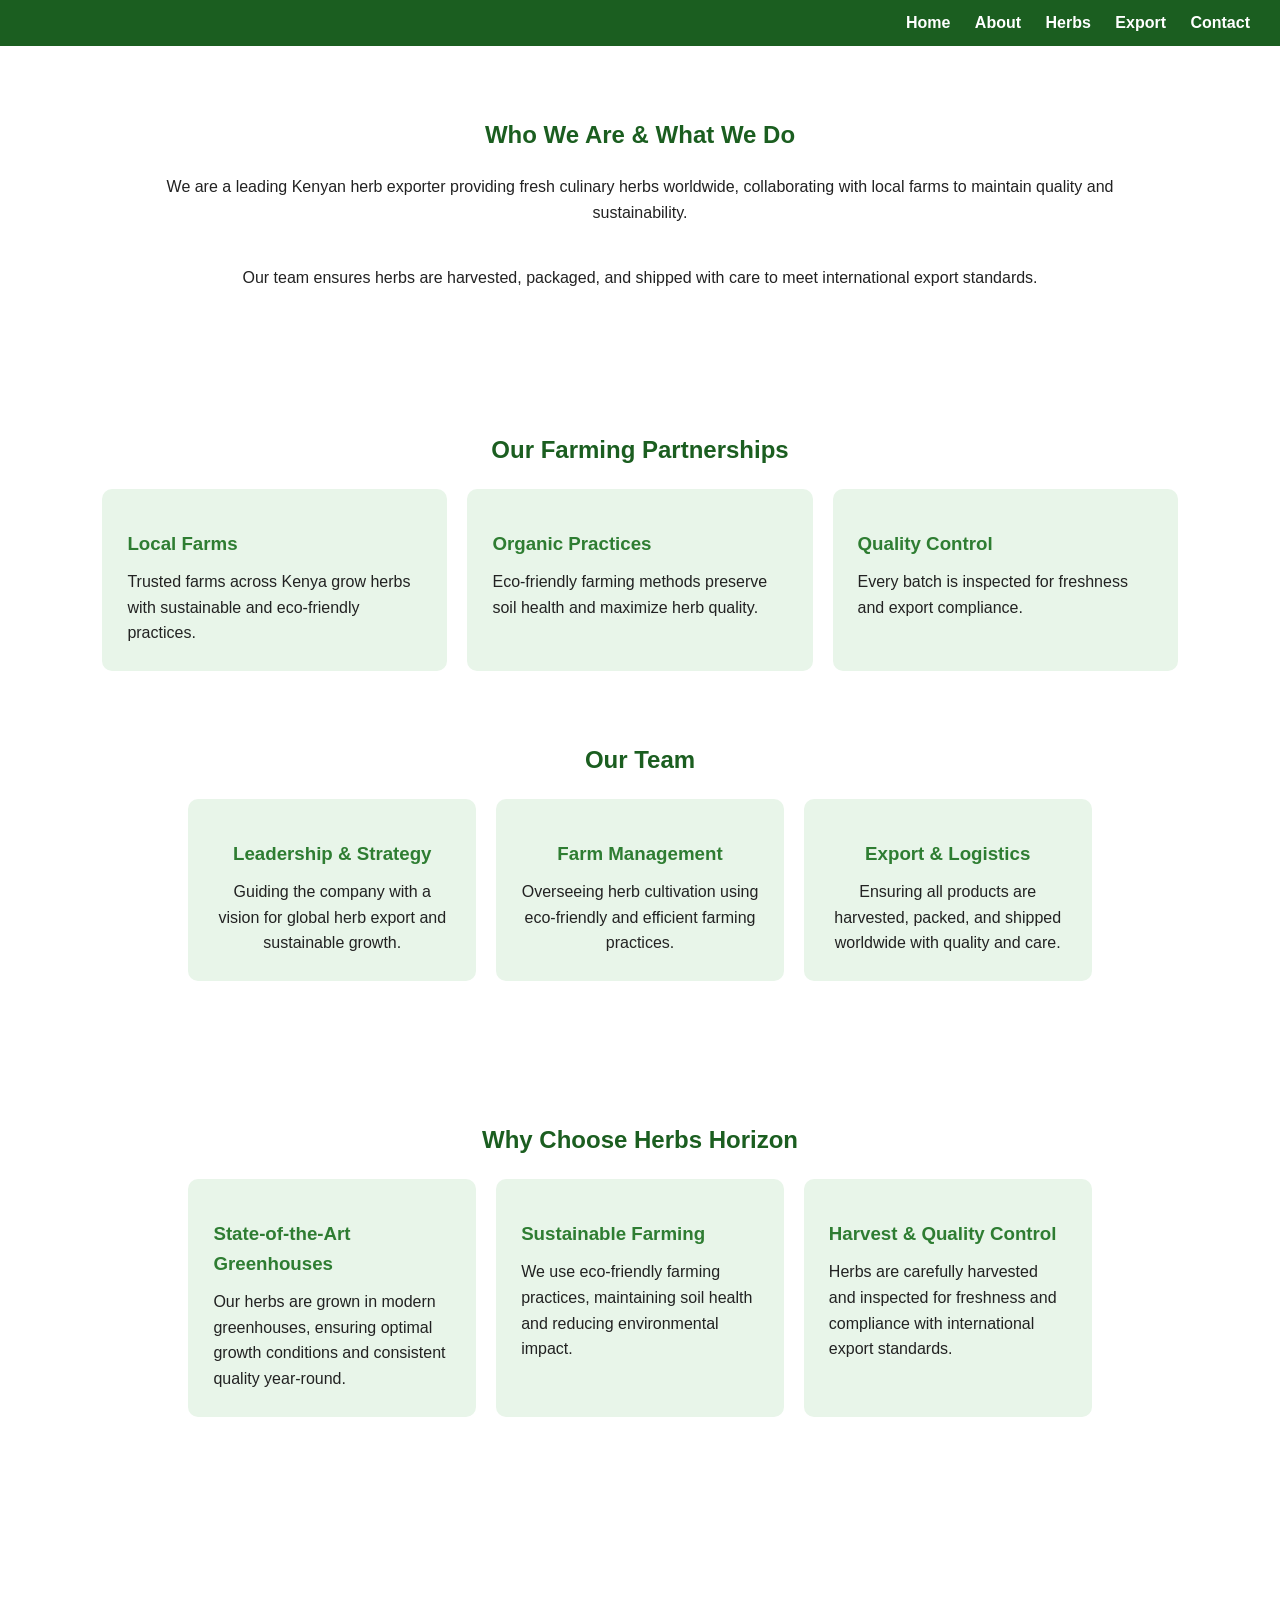
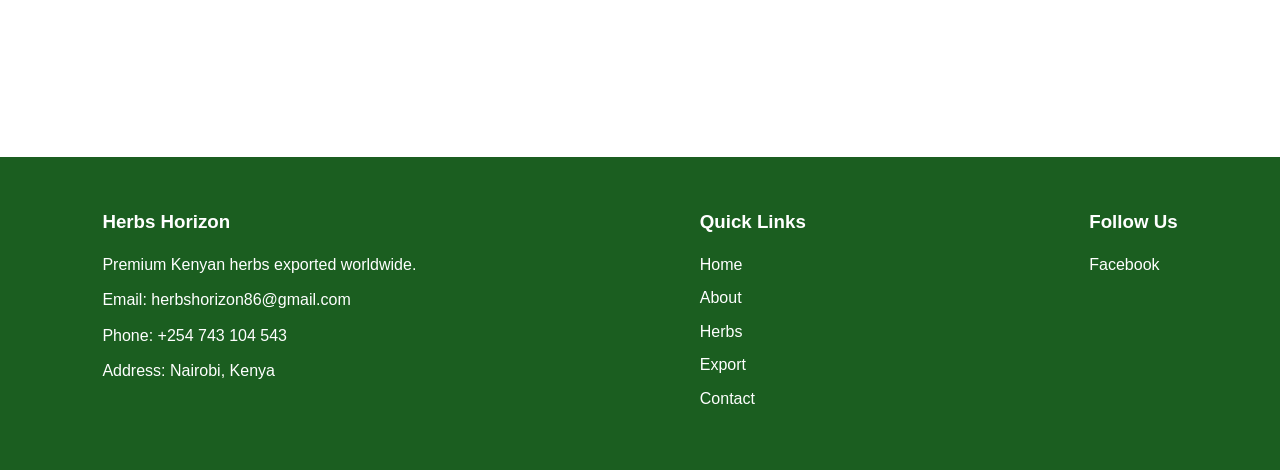
==== about.html @ 239f9f0b "Add files via upload" ====
<!DOCTYPE html>
<html>

<head>
    <title>About | Herbs Horizon</title>
    <meta name="viewport" content="width=device-width, initial-scale=1">
    <link rel="stylesheet" href="styles.css">
    <link rel="icon" href="Images/logo.jpg" type="image/png">
    <style>
        .section-icon {
            width: 50px;
            height: 50px;
            margin-bottom: 10px;
        }

        .card img {
            transition: transform 0.3s ease;
        }

        .card:hover img {
            transform: scale(1.05);
        }

        .card h3 {
            margin-top: 15px;
            color: var(--primary);
        }

        .card p {
            margin-top: 10px;
        }
    </style>
</head>

<body>

    <header>
        <div class="logo">
            <img src="Images/logo.jpg" alt="" style="height:60px;vertical-align:middle;margin-right:10px;">
           
        </div>
        <div class="menu-btn" onclick="toggleMenu()">☰</div>
        <nav id="nav">
            <a href="index.html">Home</a>
            <a href="about.html">About</a>
            <a href="products.html">Herbs</a>
            <a href="export.html">Export</a>
            <a href="contact.html">Contact</a>
        </nav>
    </header>

    <section>
        <h2 style="text-align:center;margin-bottom:20px;color:#1b5e20">Who We Are & What We Do</h2>
        <div
            style="display:flex;flex-wrap:wrap;justify-content:center;gap:40px;max-width:1000px;margin:auto;text-align:center">
            <div>
                <p>We are a leading Kenyan herb exporter providing fresh culinary herbs worldwide, collaborating with
                    local farms to maintain quality and sustainability.</p>
            </div>
            <div>
                <p>Our team ensures herbs are harvested, packaged, and shipped with care to meet international export
                    standards.</p>
            </div>
        </div>
    </section>

    <section>
        <h2 style="text-align:center;margin-bottom:20px;color:#1b5e20">Our Farming Partnerships</h2>
        <div class="cards">
            <div class="card">
                <h3>Local Farms</h3>
                <p>Trusted farms across Kenya grow herbs with sustainable and eco-friendly practices.</p>
            </div>
            <div class="card">
                <h3>Organic Practices</h3>
                <p>Eco-friendly farming methods preserve soil health and maximize herb quality.</p>
            </div>
            <div class="card">
                <h3>Quality Control</h3>
                <p>Every batch is inspected for freshness and export compliance.</p>
            </div>
        </div>
        <section>
            <h2 style="text-align:center;margin-bottom:20px;color:#1b5e20">Our Team</h2>

            <div class="cards">

                <div class="card" style="text-align:center;">
                    <h3>Leadership & Strategy</h3>
                    <p>Guiding the company with a vision for global herb export and sustainable growth.</p>
                </div>

                <div class="card" style="text-align:center;">
                    <h3>Farm Management</h3>
                    <p>Overseeing herb cultivation using eco-friendly and efficient farming practices.</p>
                </div>

                <div class="card" style="text-align:center;">
                    <h3>Export & Logistics</h3>
                    <p>Ensuring all products are harvested, packed, and shipped worldwide with quality and care.</p>
                </div>

            </div>
        </section>

        <section>
            <h2 style="text-align:center;margin-bottom:20px;color:#1b5e20">Why Choose Herbs Horizon</h2>
            <div class="cards">

                <div class="card">
                    <h3>State-of-the-Art Greenhouses</h3>
                    <p>Our herbs are grown in modern greenhouses, ensuring optimal growth conditions and consistent
                        quality year-round.</p>
                </div>

                <div class="card">
                    <h3>Sustainable Farming</h3>
                    <p>We use eco-friendly farming practices, maintaining soil health and reducing environmental impact.
                    </p>
                </div>

                <div class="card">
                    <h3>Harvest & Quality Control</h3>
                    <p>Herbs are carefully harvested and inspected for freshness and compliance with international
                        export standards.</p>
                </div>

            </div>
        </section>
    </section>
    <footer>
        <div>
            <h3>Herbs Horizon</h3>
            <p>Premium Kenyan herbs exported worldwide.</p>
            <p>Email: herbshorizon86@gmail.com</p>
            <p>Phone: +254 743 104 543</p>
            <p>Address: Nairobi, Kenya</p>
        </div>

        <div>
            <h3>Quick Links</h3>
            <a href="index.html">Home</a>
            <a href="about.html">About</a>
            <a href="products.html">Herbs</a>
            <a href="export.html">Export</a>
            <a href="contact.html">Contact</a>
        </div>

        <div>
            <h3>Follow Us</h3>
            <a href="#">Facebook</a>
        </div>
    </footer>



    <script src="script.js"></script>
</body>

</html>
---- styles.css ----
:root{
--primary:#2e7d32;
--dark:#1b5e20;
--light:#e8f5e9;
--accent:#66bb6a;
--bg:white;
--text:#222;
}

body.dark{
--bg:#121212;
--text:#e6e6e6;
--light:#1e1e1e;
}

*{
box-sizing:border-box;
margin:0;
padding:0;
font-family:Arial, Helvetica, sans-serif;
}

body{
background:var(--bg);
color:var(--text);
line-height:1.6;
}

        header {
            display: flex;
            align-items: center;
            justify-content: space-between;
            background-color: #1b5e20;
            padding: 10px 20px;
            color: #fff;
        }

        header .logo img {
            height: 60px;
        }

        nav a {
            color: #fff;
            text-decoration: none;
            margin: 0 10px;
            font-weight: bold;
        }

        nav a:hover {
            text-decoration: underline;
        }

.menu-btn{
display:none;
font-size:22px;
cursor:pointer;
}

.toggle-mode{
background:var(--accent);
border:none;
padding:6px 12px;
border-radius:5px;
cursor:pointer;
color:white;
}

.hero{
height:80vh;
background:linear-gradient(rgba(0,0,0,.45),rgba(0,0,0,.45)),
url("https://images.unsplash.com/photo-1592928302636-c83cf1f98d88");
background-size:cover;
background-position:center;
display:flex;
align-items:center;
justify-content:center;
text-align:center;
color:white;
padding:40px;
}

.hero h1{
font-size:48px;
margin-bottom:20px;
}

.hero button{
background:var(--accent);
border:none;
padding:14px 30px;
color:white;
font-size:16px;
border-radius:6px;
cursor:pointer;
}

section{
padding:70px 8%;
}

.cards{
display:grid;
grid-template-columns:repeat(auto-fit,minmax(220px,1fr));
gap:20px;
}

.card{
background:var(--light);
padding:25px;
border-radius:10px;
}

.products-grid{
display:grid;
grid-template-columns:repeat(auto-fit,minmax(240px,1fr));
gap:20px;
}

/* Optional: keep custom green scrollbar on desktop */
@media (min-width: 769px) {
    html::-webkit-scrollbar {
        width: 10px;
    }

    html::-webkit-scrollbar-track {
        background: #00ff6a;
    }

    html::-webkit-scrollbar-thumb {
        background-color: #1b5e20; /* primary green */
        border-radius: 10px;
        border: 2px solid #f1f1f1;
    }

    html {
        scrollbar-width: none;
        scrollbar-color: #1b5e20 #f1f1f1; /* Firefox */
    }
}
.product-card{
background:var(--light);
border-radius:10px;
overflow:hidden;
}

.product-card img{
width:100%;
height:180px;
object-fit:cover;
}

.product-card div{
padding:15px;
}


/* Slideshow container */
.slideshow-container {
  position: relative;
  width: 100%;
  max-height: 550px;
  overflow: hidden;
  padding: 0%;
  box-shadow: #121212 0px 2px 4px, #121212 0px 2px 10px;
}

/* Slide image */
.slide-img {
  width: 100%;
  height: 600px;
  object-fit: cover;
}

/* Slide text overlay */
.slide-text {
  position: absolute;
  bottom: 10%;
  left: 10%;
  color: white;
  text-shadow: 2px 2px 6px rgba(0,0,0,0.7);
}

.slide-text h1 {
  font-size: 3em;
  margin: 0;
  color: #1b5e20; /* Primary green */
}

.slide-text p {
  font-size: 1.3em;
  margin-top: 10px;
}

/* Fade animation */
.fade {
  display: none;
}


/* footer{
background:var(--dark);
color:white;
text-align:center;
padding:25px;
margin-top:40px;
} */

/* Add extra space before footer */
section:last-of-type {
margin-bottom:100px;
}

/* Updated styles for footer */
footer{
background:var(--dark);
color:white;
padding:50px 8%;
display:flex;
flex-wrap:wrap;
gap:40px;
justify-content:space-between;
}
footer h3{
margin-bottom:15px;
}
footer a{
color:white;
text-decoration:none;
display:block;
margin-bottom:8px;
}
footer p{
margin-bottom:10px;
}

form{
max-width:500px;
margin:auto;
display:flex;
flex-direction:column;
gap:15px;
}

input,textarea{
padding:12px;
border-radius:5px;
border:1px solid #ccc;
}

button.submit{
background:var(--primary);
color:white;
border:none;
padding:12px;
cursor:pointer;
}

/* Mobile */

@media(max-width:768px){

nav{
position:absolute;
top:65px;
left:0;
right:0;
background:var(--primary);
flex-direction:column;
text-align:center;
display:none;
padding:20px;
}

nav.show{
display:flex;
}

.menu-btn{
display:block;
}

.hero h1{
font-size:32px;
}

}
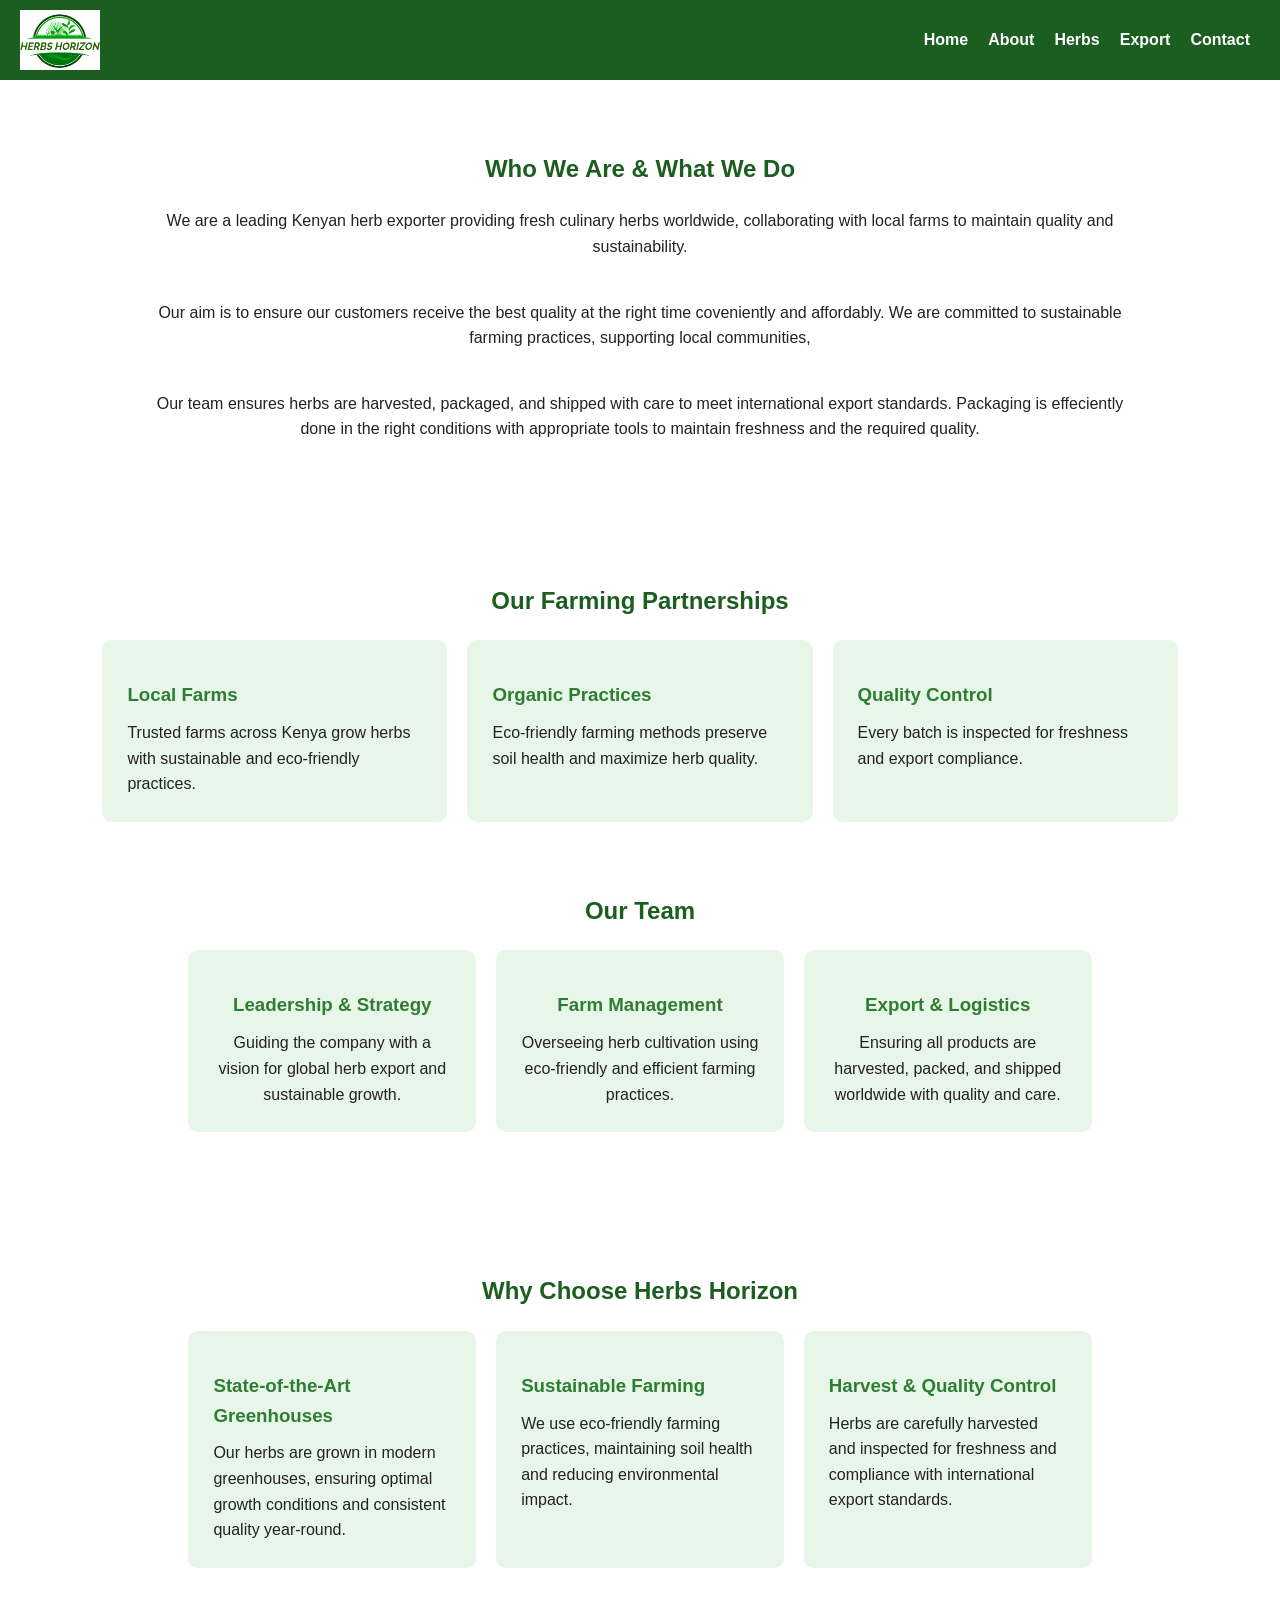
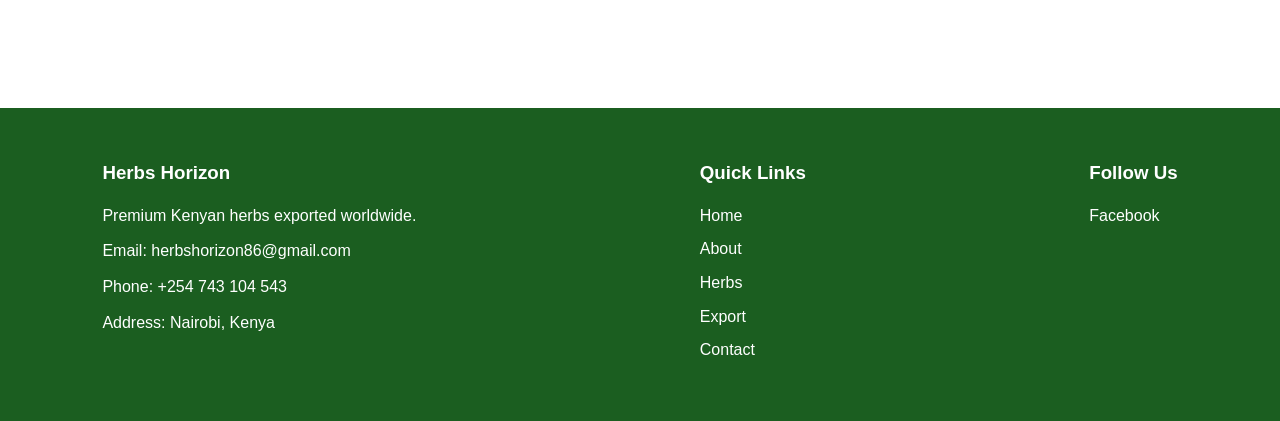
==== commit 4dcc43da: "Add files via upload" ====
--- a/about.html
+++ b/about.html
@@ -55,11 +55,19 @@
             style="display:flex;flex-wrap:wrap;justify-content:center;gap:40px;max-width:1000px;margin:auto;text-align:center">
             <div>
                 <p>We are a leading Kenyan herb exporter providing fresh culinary herbs worldwide, collaborating with
-                    local farms to maintain quality and sustainability.</p>
+                    local farms to maintain quality and sustainability. </p>
+                    
+            </div>
+            <div>
+                <P>
+                        Our aim is to ensure our customers receive the best quality at the right time coveniently
+                        and affordably. We are committed to sustainable farming practices, supporting local communities,
+                    </P>
             </div>
             <div>
                 <p>Our team ensures herbs are harvested, packaged, and shipped with care to meet international export
-                    standards.</p>
+                    standards. Packaging is effeciently done in the right conditions with appropriate tools to maintain freshness
+                    and the required quality.</p>
             </div>
         </div>
     </section>
--- a/styles.css
+++ b/styles.css
@@ -1,177 +1,87 @@
-:root{
---primary:#2e7d32;
---dark:#1b5e20;
---light:#e8f5e9;
---accent:#66bb6a;
---bg:white;
---text:#222;
+:root {
+  --primary: #2e7d32;
+  --dark: #1b5e20;
+  --light: #e8f5e9;
+  --accent: #66bb6a;
+  --bg: white;
+  --text: #222;
 }
 
-body.dark{
---bg:#121212;
---text:#e6e6e6;
---light:#1e1e1e;
+body.dark {
+  --bg: #121212;
+  --text: #e6e6e6;
+  --light: #1e1e1e;
 }
 
-*{
-box-sizing:border-box;
-margin:0;
-padding:0;
-font-family:Arial, Helvetica, sans-serif;
+* {
+  box-sizing: border-box;
+  margin: 0;
+  padding: 0;
+  font-family: Arial, Helvetica, sans-serif;
 }
 
-body{
-background:var(--bg);
-color:var(--text);
-line-height:1.6;
+body {
+  background: var(--bg);
+  color: var(--text);
+  line-height: 1.6;
 }
 
-        header {
-            display: flex;
-            align-items: center;
-            justify-content: space-between;
-            background-color: #1b5e20;
-            padding: 10px 20px;
-            color: #fff;
-        }
-
-        header .logo img {
-            height: 60px;
-        }
-
-        nav a {
-            color: #fff;
-            text-decoration: none;
-            margin: 0 10px;
-            font-weight: bold;
-        }
-
-        nav a:hover {
-            text-decoration: underline;
-        }
-
-.menu-btn{
-display:none;
-font-size:22px;
-cursor:pointer;
+/* Header */
+header {
+  display: flex;
+  align-items: center;
+  justify-content: space-between;
+  background-color: var(--dark);
+  padding: 10px 20px;
+  color: #fff;
+  position: relative;
+  z-index: 1000; /* above slideshow */
 }
 
-.toggle-mode{
-background:var(--accent);
-border:none;
-padding:6px 12px;
-border-radius:5px;
-cursor:pointer;
-color:white;
+header .logo img {
+  height: 60px;
 }
 
-.hero{
-height:80vh;
-background:linear-gradient(rgba(0,0,0,.45),rgba(0,0,0,.45)),
-url("https://images.unsplash.com/photo-1592928302636-c83cf1f98d88");
-background-size:cover;
-background-position:center;
-display:flex;
-align-items:center;
-justify-content:center;
-text-align:center;
-color:white;
-padding:40px;
+nav {
+  display: flex;
 }
 
-.hero h1{
-font-size:48px;
-margin-bottom:20px;
+nav a {
+  color: #fff;
+  text-decoration: none;
+  margin: 0 10px;
+  font-weight: bold;
 }
 
-.hero button{
-background:var(--accent);
-border:none;
-padding:14px 30px;
-color:white;
-font-size:16px;
-border-radius:6px;
-cursor:pointer;
+nav a:hover {
+  text-decoration: underline;
 }
 
-section{
-padding:70px 8%;
+.menu-btn {
+  display: none;
+  font-size: 22px;
+  cursor: pointer;
+  z-index: 2001; /* above nav and slideshow */
+  position: relative;
 }
 
-.cards{
-display:grid;
-grid-template-columns:repeat(auto-fit,minmax(220px,1fr));
-gap:20px;
-}
-
-.card{
-background:var(--light);
-padding:25px;
-border-radius:10px;
-}
-
-.products-grid{
-display:grid;
-grid-template-columns:repeat(auto-fit,minmax(240px,1fr));
-gap:20px;
-}
-
-/* Optional: keep custom green scrollbar on desktop */
-@media (min-width: 769px) {
-    html::-webkit-scrollbar {
-        width: 10px;
-    }
-
-    html::-webkit-scrollbar-track {
-        background: #00ff6a;
-    }
-
-    html::-webkit-scrollbar-thumb {
-        background-color: #1b5e20; /* primary green */
-        border-radius: 10px;
-        border: 2px solid #f1f1f1;
-    }
-
-    html {
-        scrollbar-width: none;
-        scrollbar-color: #1b5e20 #f1f1f1; /* Firefox */
-    }
-}
-.product-card{
-background:var(--light);
-border-radius:10px;
-overflow:hidden;
-}
-
-.product-card img{
-width:100%;
-height:180px;
-object-fit:cover;
-}
-
-.product-card div{
-padding:15px;
-}
-
-
-/* Slideshow container */
+/* Slideshow */
 .slideshow-container {
   position: relative;
   width: 100%;
-  max-height: 550px;
+  height: 100%;
   overflow: hidden;
-  padding: 0%;
+  padding: 0;
   box-shadow: #121212 0px 2px 4px, #121212 0px 2px 10px;
+  z-index: 1; /* below header/nav */
 }
 
-/* Slide image */
 .slide-img {
   width: 100%;
-  height: 600px;
+  height: 100%;
   object-fit: cover;
 }
 
-/* Slide text overlay */
 .slide-text {
   position: absolute;
   bottom: 10%;
@@ -183,7 +93,7 @@
 .slide-text h1 {
   font-size: 3em;
   margin: 0;
-  color: #1b5e20; /* Primary green */
+  color: #1b5e20;
 }
 
 .slide-text p {
@@ -191,97 +101,77 @@
   margin-top: 10px;
 }
 
-/* Fade animation */
 .fade {
   display: none;
 }
 
-
-/* footer{
-background:var(--dark);
-color:white;
-text-align:center;
-padding:25px;
-margin-top:40px;
-} */
-
-/* Add extra space before footer */
-section:last-of-type {
-margin-bottom:100px;
+/* Sections */
+section {
+  padding: 70px 8%;
 }
 
-/* Updated styles for footer */
-footer{
-background:var(--dark);
-color:white;
-padding:50px 8%;
-display:flex;
-flex-wrap:wrap;
-gap:40px;
-justify-content:space-between;
-}
-footer h3{
-margin-bottom:15px;
-}
-footer a{
-color:white;
-text-decoration:none;
-display:block;
-margin-bottom:8px;
-}
-footer p{
-margin-bottom:10px;
+.cards {
+  display: grid;
+  grid-template-columns: repeat(auto-fit, minmax(220px, 1fr));
+  gap: 20px;
 }
 
-form{
-max-width:500px;
-margin:auto;
-display:flex;
-flex-direction:column;
-gap:15px;
+.card {
+  background: var(--light);
+  padding: 25px;
+  border-radius: 10px;
 }
 
-input,textarea{
-padding:12px;
-border-radius:5px;
-border:1px solid #ccc;
+/* Footer */
+footer {
+  background: var(--dark);
+  color: white;
+  padding: 50px 8%;
+  display: flex;
+  flex-wrap: wrap;
+  gap: 40px;
+  justify-content: space-between;
 }
 
-button.submit{
-background:var(--primary);
-color:white;
-border:none;
-padding:12px;
-cursor:pointer;
+footer h3 {
+  margin-bottom: 15px;
 }
 
-/* Mobile */
-
-@media(max-width:768px){
-
-nav{
-position:absolute;
-top:65px;
-left:0;
-right:0;
-background:var(--primary);
-flex-direction:column;
-text-align:center;
-display:none;
-padding:20px;
+footer a {
+  color: white;
+  text-decoration: none;
+  display: block;
+  margin-bottom: 8px;
 }
 
-nav.show{
-display:flex;
+footer p {
+  margin-bottom: 10px;
 }
 
-.menu-btn{
-display:block;
-}
+/* Responsive Mobile */
+@media(max-width:768px) {
+  nav {
+    position: absolute;
+    top: 65px;
+    left: 0;
+    right: 0;
+    background: var(--primary);
+    flex-direction: column;
+    text-align: center;
+    display: none;
+    padding: 20px;
+    z-index: 2000; /* above slideshow */
+  }
 
-.hero h1{
-font-size:32px;
-}
+  nav.show {
+    display: flex;
+  }
 
-}
+  .menu-btn {
+    display: block;
+  }
 
+  .hero h1 {
+    font-size: 32px;
+  }
+}
